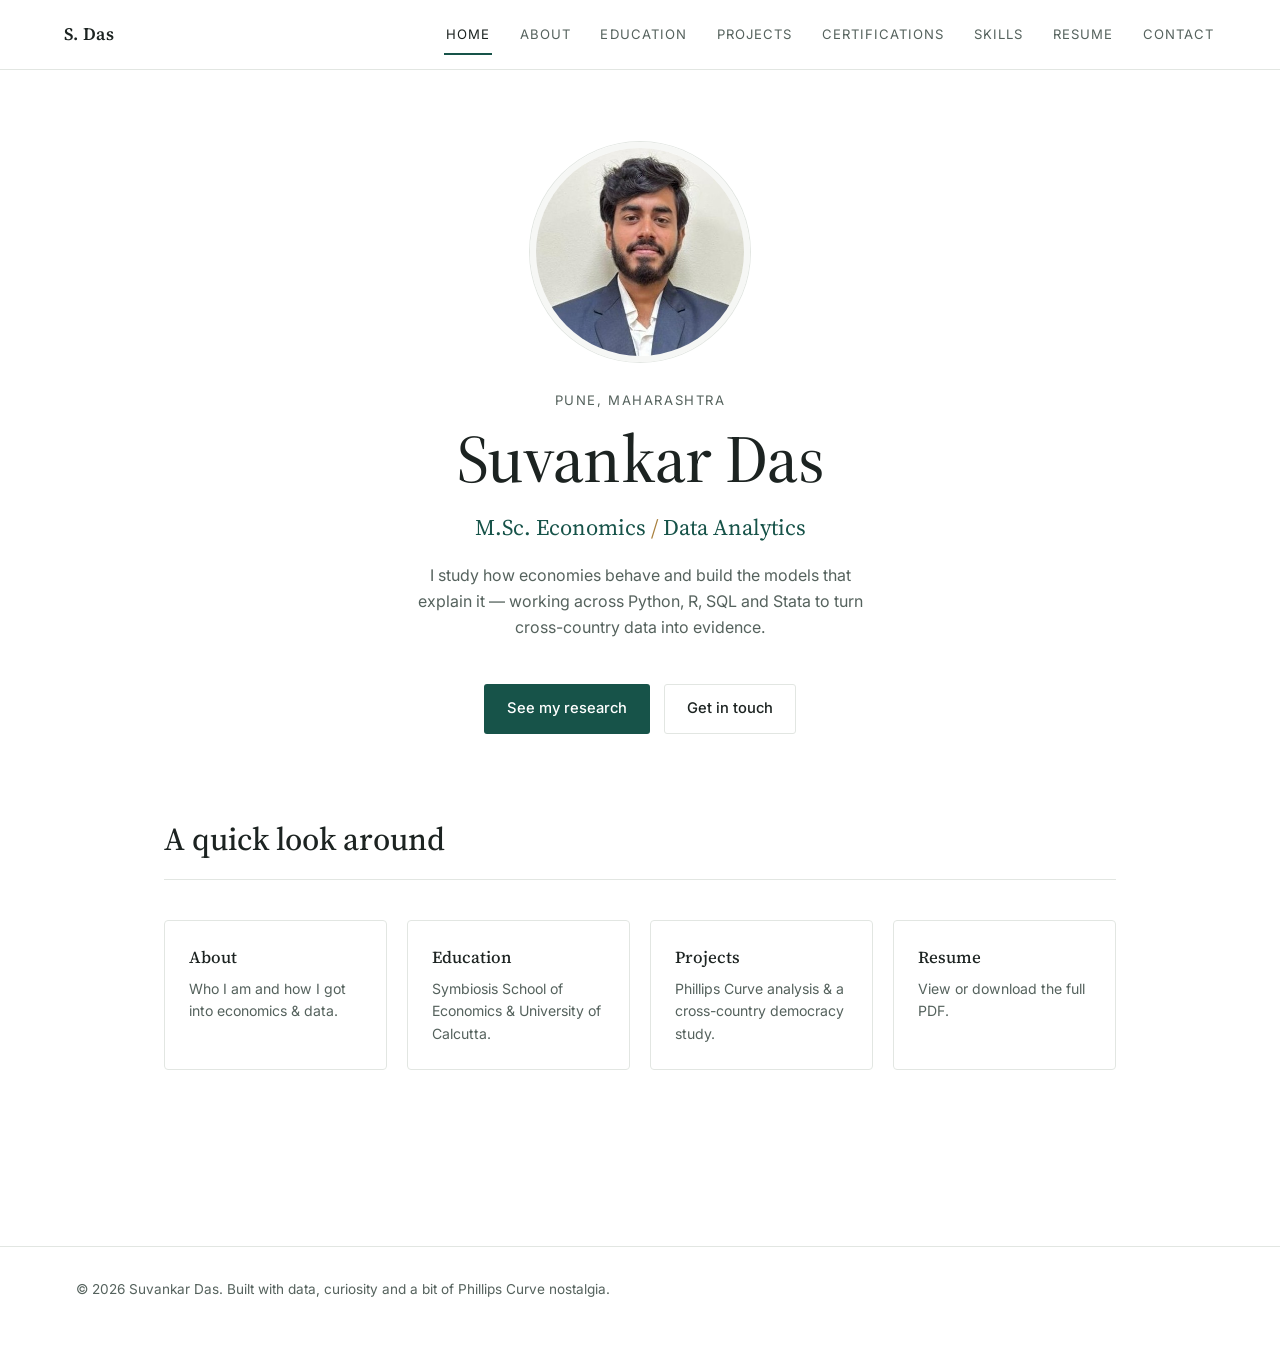
==== index.html @ a2ea4b05 "Add files via upload" ====
<!DOCTYPE html>
<html lang="en">
<head>
<meta charset="UTF-8" />
<meta name="viewport" content="width=device-width, initial-scale=1.0" />
<title>Suvankar Das — Economics &amp; Data Analytics</title>
<meta name="description" content="Portfolio of Suvankar Das, M.Sc. Economics (Data Analytics) student specialising in econometric modelling and data analysis." />
<link rel="preconnect" href="https://fonts.googleapis.com">
<link rel="preconnect" href="https://fonts.gstatic.com" crossorigin>
<link href="https://fonts.googleapis.com/css2?family=Source+Serif+4:opsz,wght@8..60,400;8..60,500;8..60,600&family=Inter:wght@400;500;600&display=swap" rel="stylesheet">
<style>
/* ---------------------------------------------------
   Tokens
--------------------------------------------------- */
:root {
  --bg: #ffffff;
  --bg-soft: #f6f7f5;
  --ink: #1c2321;
  --ink-soft: #55625d;
  --line: #e2e6e2;
  --teal: #175349;
  --teal-soft: #e6efec;
  --gold: #a9813f;

  --serif: 'Source Serif 4', Georgia, serif;
  --sans: 'Inter', -apple-system, BlinkMacSystemFont, 'Segoe UI', sans-serif;

  --max: 1080px;
  --pad: clamp(24px, 5vw, 64px);
}

* { box-sizing: border-box; }

html {
  scroll-behavior: smooth;
}

@media (prefers-reduced-motion: reduce) {
  html { scroll-behavior: auto; }
  *, *::before, *::after {
    animation-duration: 0.001ms !important;
    animation-iteration-count: 1 !important;
    transition-duration: 0.001ms !important;
    scroll-behavior: auto !important;
  }
}

body {
  margin: 0;
  background: var(--bg);
  color: var(--ink);
  font-family: var(--sans);
  font-size: 16px;
  line-height: 1.6;
  -webkit-font-smoothing: antialiased;
}

h1, h2, h3 {
  font-family: var(--serif);
  color: var(--ink);
  margin: 0;
  font-weight: 500;
}

p { margin: 0 0 1em; max-width: 62ch; }

a {
  color: var(--teal);
  text-decoration: none;
}
a:hover { text-decoration: underline; }

.grain { display: none; }

/* ---------------------------------------------------
   Header / nav
--------------------------------------------------- */
.site-header {
  position: sticky;
  top: 0;
  z-index: 50;
  display: flex;
  align-items: center;
  justify-content: space-between;
  padding: 18px var(--pad);
  background: rgba(255, 255, 255, 0.88);
  backdrop-filter: blur(8px);
  border-bottom: 1px solid var(--line);
}

.brand {
  font-family: var(--serif);
  font-size: 1.1rem;
  font-weight: 600;
  color: var(--ink);
  letter-spacing: 0.02em;
}
.brand:hover { text-decoration: none; color: var(--teal); }

.site-nav {
  display: flex;
  gap: clamp(12px, 2vw, 26px);
}

.nav-link {
  font-size: 0.82rem;
  letter-spacing: 0.08em;
  text-transform: uppercase;
  color: var(--ink-soft);
  padding: 6px 2px;
  position: relative;
  white-space: nowrap;
}
.nav-link:hover { color: var(--ink); text-decoration: none; }

.nav-link::after {
  content: '';
  position: absolute;
  left: 0; right: 0; bottom: -4px;
  height: 2px;
  background: var(--teal);
  transform: scaleX(0);
  transform-origin: left;
  transition: transform 0.25s ease;
}
.nav-link.active::after { transform: scaleX(1); }
.nav-link.active { color: var(--ink); }

.nav-toggle {
  display: none;
  flex-direction: column;
  justify-content: center;
  gap: 5px;
  width: 34px;
  height: 34px;
  background: none;
  border: none;
  cursor: pointer;
  padding: 0;
}
.nav-toggle span {
  display: block;
  height: 2px;
  background: var(--ink);
  border-radius: 2px;
  transition: transform 0.25s ease, opacity 0.25s ease;
}
.nav-toggle.open span:nth-child(1) { transform: translateY(7px) rotate(45deg); }
.nav-toggle.open span:nth-child(2) { opacity: 0; }
.nav-toggle.open span:nth-child(3) { transform: translateY(-7px) rotate(-45deg); }

/* ---------------------------------------------------
   Sections (shared)
--------------------------------------------------- */
.section {
  max-width: var(--max);
  margin: 0 auto;
  padding: 96px var(--pad) 0;
  scroll-margin-top: 78px;
}
.section:last-of-type { padding-bottom: 96px; }

.page-section { padding-top: 72px; }

/* Home page teaser grid linking out to the other pages */
.home-teaser { padding-top: 40px; }
.teaser-grid {
  display: grid;
  grid-template-columns: repeat(4, 1fr);
  gap: 20px;
}
.teaser-card {
  display: block;
  padding: 24px;
  border: 1px solid var(--line);
  border-radius: 4px;
  color: var(--ink);
  transition: border-color 0.2s ease, transform 0.2s ease;
}
.teaser-card:hover {
  border-color: var(--teal);
  transform: translateY(-3px);
  text-decoration: none;
}
.teaser-card h3 { font-size: 1.05rem; margin-bottom: 6px; }
.teaser-card p { font-size: 0.88rem; color: var(--ink-soft); margin: 0; }

@media (max-width: 880px) {
  .teaser-grid { grid-template-columns: repeat(2, 1fr); }
}
@media (max-width: 520px) {
  .teaser-grid { grid-template-columns: 1fr; }
}

.section-head {
  display: flex;
  align-items: baseline;
  gap: 14px;
  margin-bottom: 40px;
  border-bottom: 1px solid var(--line);
  padding-bottom: 14px;
}
.section-index {
  font-family: var(--serif);
  font-size: 0.9rem;
  color: var(--gold);
}
.section-head h2 {
  font-size: clamp(1.5rem, 3vw, 2rem);
}

.reveal {
  opacity: 0;
  transform: translateY(18px);
  transition: opacity 0.6s ease, transform 0.6s ease;
}
.reveal.in-view {
  opacity: 1;
  transform: translateY(0);
}

/* ---------------------------------------------------
   Hero
--------------------------------------------------- */
.hero {
  position: relative;
  padding-top: 72px;
  padding-bottom: 40px;
  display: flex;
  flex-direction: column;
  align-items: center;
  text-align: center;
  min-height: 78vh;
}

.hero-inner {
  display: flex;
  flex-direction: column;
  align-items: center;
}

.hero-kicker {
  font-size: 0.82rem;
  letter-spacing: 0.12em;
  text-transform: uppercase;
  color: var(--ink-soft);
  margin-bottom: 14px;
}

.hero-name {
  font-size: clamp(2.6rem, 6vw, 4.2rem);
  line-height: 1.02;
  letter-spacing: -0.01em;
}

.hero-role {
  font-family: var(--serif);
  font-size: clamp(1.1rem, 2vw, 1.4rem);
  color: var(--teal);
  margin: 16px 0 18px;
}
.rule-word { color: var(--gold); }

.hero-statement {
  color: var(--ink-soft);
  max-width: 46ch;
  margin-left: auto;
  margin-right: auto;
}

.hero-actions {
  display: flex;
  justify-content: center;
  gap: 14px;
  margin-top: 28px;
  flex-wrap: wrap;
}

.btn {
  display: inline-flex;
  align-items: center;
  padding: 12px 22px;
  border-radius: 3px;
  font-size: 0.92rem;
  font-weight: 500;
  border: 1px solid transparent;
  cursor: pointer;
  transition: background 0.2s ease, color 0.2s ease, border-color 0.2s ease;
}
.btn:hover { text-decoration: none; }

.btn-primary {
  background: var(--teal);
  color: #fff;
}
.btn-primary:hover { background: #0e3a33; }

.btn-ghost {
  background: transparent;
  border-color: var(--line);
  color: var(--ink);
}
.btn-ghost:hover { border-color: var(--teal); color: var(--teal); }

.hero-photo {
  display: flex;
  justify-content: center;
  align-items: center;
  width: 100%;
  margin-bottom: 28px;
}
.hero-photo img {
  width: min(220px, 60%);
  aspect-ratio: 1 / 1;
  border-radius: 50%;
  object-fit: cover;
  border: 6px solid var(--bg-soft);
  box-shadow: 0 0 0 1px var(--line);
  opacity: 0;
  transform: scale(0.94);
  animation: photo-in 0.7s ease-out 0.15s forwards;
}

@keyframes photo-in {
  to { opacity: 1; transform: scale(1); }
}

/* ---------------------------------------------------
   About
--------------------------------------------------- */
.about-grid {
  display: grid;
  grid-template-columns: 1.4fr 1fr;
  gap: 56px;
}

.about-facts {
  list-style: none;
  margin: 0;
  padding: 0;
  border-top: 1px solid var(--line);
}
.about-facts li {
  display: flex;
  flex-direction: column;
  gap: 4px;
  padding: 14px 0;
  border-bottom: 1px solid var(--line);
}
.fact-label {
  font-size: 0.75rem;
  text-transform: uppercase;
  letter-spacing: 0.08em;
  color: var(--ink-soft);
}
.fact-value { font-size: 0.96rem; }

/* ---------------------------------------------------
   Education timeline
--------------------------------------------------- */
.timeline {
  list-style: none;
  margin: 0;
  padding: 0;
  border-left: 2px solid var(--line);
}

.timeline-item {
  display: grid;
  grid-template-columns: 160px 1fr;
  gap: 24px;
  padding: 0 0 40px 28px;
  position: relative;
}
.timeline-item::before {
  content: '';
  position: absolute;
  left: -7px;
  top: 4px;
  width: 12px;
  height: 12px;
  border-radius: 50%;
  background: var(--teal);
  border: 3px solid #fff;
  box-shadow: 0 0 0 1px var(--line);
}
.timeline-item:last-child { padding-bottom: 0; }

.timeline-date {
  font-family: var(--serif);
  color: var(--ink-soft);
  font-size: 0.95rem;
}
.timeline-tag {
  display: block;
  margin-top: 4px;
  font-family: var(--sans);
  font-size: 0.72rem;
  letter-spacing: 0.06em;
  text-transform: uppercase;
  color: var(--gold);
}

.timeline-body h3 { font-size: 1.15rem; margin-bottom: 4px; }
.timeline-org { color: var(--ink-soft); margin-bottom: 4px; }
.timeline-detail { color: var(--ink); font-size: 0.92rem; margin-bottom: 0; }

/* ---------------------------------------------------
   Projects
--------------------------------------------------- */
.projects {
  display: flex;
  flex-direction: column;
  gap: 28px;
}

.project-card {
  display: grid;
  grid-template-columns: 1fr 220px;
  gap: 32px;
  padding: 32px;
  background: var(--bg-soft);
  border: 1px solid var(--line);
  border-radius: 4px;
}

.project-main h3 {
  font-size: 1.2rem;
  margin-bottom: 6px;
  max-width: 48ch;
}
.project-sub {
  color: var(--teal);
  font-size: 0.92rem;
  margin-bottom: 12px;
}
.project-desc { color: var(--ink-soft); }

.project-toggle {
  background: none;
  border: none;
  padding: 0;
  color: var(--teal);
  font-size: 0.88rem;
  font-family: var(--sans);
  cursor: pointer;
  display: inline-flex;
  align-items: center;
  gap: 6px;
}
.project-toggle:hover { text-decoration: underline; }
.chevron { transition: transform 0.25s ease; display: inline-block; }
.project-toggle[aria-expanded="true"] .chevron { transform: rotate(180deg); }

.project-more {
  overflow: hidden;
  max-height: 0;
  transition: max-height 0.35s ease;
}
.project-more p {
  padding-top: 14px;
  color: var(--ink-soft);
  font-size: 0.94rem;
}

.project-stat {
  border-left: 1px solid var(--line);
  padding-left: 28px;
  display: flex;
  flex-direction: column;
  justify-content: center;
}
.stat-value {
  font-family: var(--serif);
  font-size: 1.7rem;
  color: var(--teal);
  display: block;
  margin-bottom: 8px;
}
.stat-label {
  font-size: 0.82rem;
  color: var(--ink-soft);
  line-height: 1.5;
}

/* ---------------------------------------------------
   Certifications
--------------------------------------------------- */
.cert-list {
  list-style: none;
  margin: 0;
  padding: 0;
}
.cert-item {
  display: flex;
  justify-content: space-between;
  align-items: baseline;
  gap: 16px;
  padding: 18px 0;
  border-bottom: 1px solid var(--line);
  flex-wrap: wrap;
}
.cert-name { font-weight: 500; }
.cert-issuer { color: var(--ink-soft); font-size: 0.88rem; white-space: nowrap; }

/* ---------------------------------------------------
   Skills
--------------------------------------------------- */
.skills-grid {
  display: grid;
  grid-template-columns: repeat(2, 1fr);
  gap: 32px 48px;
}
.skill-group h3 {
  font-size: 1rem;
  color: var(--ink-soft);
  font-weight: 500;
  margin-bottom: 14px;
  font-family: var(--sans);
}
.tag-row {
  display: flex;
  flex-wrap: wrap;
  gap: 8px;
}
.tag {
  font-size: 0.84rem;
  padding: 7px 14px;
  border: 1px solid var(--line);
  border-radius: 999px;
  background: var(--bg);
  transition: border-color 0.2s ease, color 0.2s ease, background 0.2s ease;
}
.tag:hover {
  border-color: var(--teal);
  background: var(--teal-soft);
  color: var(--teal);
}

/* ---------------------------------------------------
   Resume
--------------------------------------------------- */
.resume-panel {
  display: grid;
  grid-template-columns: 0.9fr 1.1fr;
  gap: 40px;
  align-items: start;
}
.resume-copy .btn { margin-right: 12px; margin-top: 8px; }

.resume-card {
  display: flex;
  flex-direction: column;
  align-items: center;
  justify-content: center;
  gap: 10px;
  padding: 48px 24px;
  border: 1px solid var(--line);
  border-radius: 4px;
  background: var(--bg-soft);
  color: var(--ink);
  text-align: center;
  transition: border-color 0.2s ease, transform 0.2s ease;
}
.resume-card:hover {
  border-color: var(--teal);
  transform: translateY(-3px);
  text-decoration: none;
}
.resume-card-icon {
  width: 56px;
  height: 70px;
  color: var(--teal);
}
.resume-card-label {
  font-family: var(--sans);
  font-size: 11px;
  font-weight: 600;
  fill: var(--teal);
}
.resume-card-name {
  font-size: 0.92rem;
  font-weight: 500;
  word-break: break-word;
}
.resume-card-hint {
  font-size: 0.8rem;
  color: var(--ink-soft);
}

/* ---------------------------------------------------
   Contact
--------------------------------------------------- */
.contact-grid {
  display: grid;
  grid-template-columns: 0.9fr 1.1fr;
  gap: 48px;
}

.contact-list {
  list-style: none;
  margin: 20px 0 0;
  padding: 0;
}
.contact-list li {
  display: flex;
  gap: 14px;
  padding: 12px 0;
  border-bottom: 1px solid var(--line);
  align-items: baseline;
  flex-wrap: wrap;
}
.contact-label {
  width: 90px;
  flex-shrink: 0;
  font-size: 0.78rem;
  text-transform: uppercase;
  letter-spacing: 0.08em;
  color: var(--ink-soft);
}

.contact-form {
  display: flex;
  flex-direction: column;
  gap: 6px;
}
.contact-form label {
  font-size: 0.78rem;
  text-transform: uppercase;
  letter-spacing: 0.08em;
  color: var(--ink-soft);
  margin-top: 12px;
}
.contact-form input,
.contact-form textarea {
  font-family: var(--sans);
  font-size: 0.95rem;
  padding: 11px 12px;
  border: 1px solid var(--line);
  border-radius: 3px;
  background: var(--bg);
  color: var(--ink);
  resize: vertical;
}
.contact-form input:focus,
.contact-form textarea:focus {
  outline: none;
  border-color: var(--teal);
}
.contact-form .btn { margin-top: 18px; align-self: flex-start; }
.form-note {
  font-size: 0.88rem;
  color: var(--teal);
  min-height: 1.2em;
}

/* ---------------------------------------------------
   Focus visibility (accessibility)
--------------------------------------------------- */
a:focus-visible,
button:focus-visible,
input:focus-visible,
textarea:focus-visible {
  outline: 2px solid var(--teal);
  outline-offset: 2px;
}

/* ---------------------------------------------------
   Footer
--------------------------------------------------- */
.site-footer {
  text-align: center;
  padding: 32px var(--pad) 48px;
  color: var(--ink-soft);
  font-size: 0.85rem;
  border-top: 1px solid var(--line);
  margin-top: 80px;
}

/* ---------------------------------------------------
   Responsive
--------------------------------------------------- */
@media (max-width: 880px) {
  .hero { min-height: auto; }
  .about-grid,
  .resume-panel,
  .contact-grid { grid-template-columns: 1fr; }
  .skills-grid { grid-template-columns: 1fr; }
  .project-card { grid-template-columns: 1fr; }
  .project-stat {
    border-left: none;
    border-top: 1px solid var(--line);
    padding-left: 0;
    padding-top: 20px;
  }
}

@media (max-width: 720px) {
  .site-nav {
    position: absolute;
    top: 100%;
    left: 0;
    right: 0;
    background: #fff;
    border-bottom: 1px solid var(--line);
    flex-direction: column;
    padding: 8px var(--pad) 20px;
    gap: 4px;
    display: none;
  }
  .site-nav.open { display: flex; }
  .nav-link { padding: 10px 0; }
  .nav-link::after { display: none; }
  .nav-toggle { display: flex; }
  .timeline-item { grid-template-columns: 1fr; gap: 6px; }
}

  </style>
</head>
<body data-page="home">

<header class="site-header">
  <a class="brand" href="index.html">S. Das</a>

  <button class="nav-toggle" id="navToggle" aria-label="Toggle navigation" aria-expanded="false">
    <span></span><span></span><span></span>
  </button>

  <nav class="site-nav" id="siteNav">
    <a href="index.html" class="nav-link" data-page="home">Home</a>
    <a href="about.html" class="nav-link" data-page="about">About</a>
    <a href="education.html" class="nav-link" data-page="education">Education</a>
    <a href="projects.html" class="nav-link" data-page="projects">Projects</a>
    <a href="certifications.html" class="nav-link" data-page="certifications">Certifications</a>
    <a href="skills.html" class="nav-link" data-page="skills">Skills</a>
    <a href="resume.html" class="nav-link" data-page="resume">Resume</a>
    <a href="contact.html" class="nav-link" data-page="contact">Contact</a>
  </nav>
</header>

<main>
  <section class="section hero">
    <div class="hero-photo">
      <img src="assets/Photo.jpeg" alt="Suvankar Das" />
    </div>

    <div class="hero-inner">
      <p class="hero-kicker">Pune, Maharashtra</p>
      <h1 class="hero-name">Suvankar Das</h1>
      <p class="hero-role">M.Sc. Economics <span class="rule-word">/</span> Data Analytics</p>
      <p class="hero-statement">
        I study how economies behave and build the models that explain it —
        working across Python, R, SQL and Stata to turn cross-country data
        into evidence.
      </p>
      <div class="hero-actions">
        <a href="projects.html" class="btn btn-primary">See my research</a>
        <a href="contact.html" class="btn btn-ghost">Get in touch</a>
      </div>
    </div>
  </section>

  <section class="section reveal home-teaser">
    <div class="section-head">
      <h2>A quick look around</h2>
    </div>
    <div class="teaser-grid">
      <a class="teaser-card" href="about.html">
        <h3>About</h3>
        <p>Who I am and how I got into economics &amp; data.</p>
      </a>
      <a class="teaser-card" href="education.html">
        <h3>Education</h3>
        <p>Symbiosis School of Economics &amp; University of Calcutta.</p>
      </a>
      <a class="teaser-card" href="projects.html">
        <h3>Projects</h3>
        <p>Phillips Curve analysis &amp; a cross-country democracy study.</p>
      </a>
      <a class="teaser-card" href="resume.html">
        <h3>Resume</h3>
        <p>View or download the full PDF.</p>
      </a>
    </div>
  </section>
</main>

<footer class="site-footer">
  <p>© <span id="year"></span> Suvankar Das. Built with data, curiosity and a bit of Phillips Curve nostalgia.</p>
</footer>

<script>
// ---------------------------------------------------
// Footer year
// ---------------------------------------------------
document.getElementById('year').textContent = new Date().getFullYear();

// ---------------------------------------------------
// Mobile nav toggle
// ---------------------------------------------------
const navToggle = document.getElementById('navToggle');
const siteNav = document.getElementById('siteNav');

navToggle.addEventListener('click', () => {
  const isOpen = siteNav.classList.toggle('open');
  navToggle.classList.toggle('open', isOpen);
  navToggle.setAttribute('aria-expanded', String(isOpen));
});

siteNav.querySelectorAll('.nav-link').forEach((link) => {
  link.addEventListener('click', () => {
    siteNav.classList.remove('open');
    navToggle.classList.remove('open');
    navToggle.setAttribute('aria-expanded', 'false');
  });
});

// ---------------------------------------------------
// Nav highlighting: mark the link matching the current page
// ---------------------------------------------------
const currentPage = document.body.getAttribute('data-page');
document.querySelectorAll('.nav-link').forEach((link) => {
  link.classList.toggle('active', link.getAttribute('data-page') === currentPage);
});

// ---------------------------------------------------
// Reveal-on-scroll for section entrances
// ---------------------------------------------------
const revealObserver = new IntersectionObserver(
  (entries) => {
    entries.forEach((entry) => {
      if (entry.isIntersecting) {
        entry.target.classList.add('in-view');
        revealObserver.unobserve(entry.target);
      }
    });
  },
  { threshold: 0.12 }
);

document.querySelectorAll('.reveal').forEach((el) => revealObserver.observe(el));

// ---------------------------------------------------
// Project "read more" toggles
// ---------------------------------------------------
document.querySelectorAll('.project-toggle').forEach((btn) => {
  const panel = btn.parentElement.querySelector('.project-more');

  btn.addEventListener('click', () => {
    const expanded = btn.getAttribute('aria-expanded') === 'true';
    btn.setAttribute('aria-expanded', String(!expanded));

    if (expanded) {
      panel.style.maxHeight = null;
    } else {
      panel.style.maxHeight = panel.scrollHeight + 'px';
    }

    btn.querySelector('.toggle-text').textContent = expanded ? 'Read the methodology' : 'Hide the methodology';
  });
});

// ---------------------------------------------------
// Contact form — mailto handoff with inline confirmation
// ---------------------------------------------------
const contactForm = document.getElementById('contactForm');
const formNote = document.getElementById('formNote');

contactForm.addEventListener('submit', (event) => {
  event.preventDefault();

  const name = document.getElementById('name').value.trim();
  const email = document.getElementById('email').value.trim();
  const message = document.getElementById('message').value.trim();

  if (!name || !email || !message) {
    formNote.textContent = 'Please fill in every field before sending.';
    return;
  }

  const subject = encodeURIComponent(`Portfolio enquiry from ${name}`);
  const body = encodeURIComponent(`${message}

— ${name} (${email})`);
  window.location.href = `mailto:amitdas05876@gmail.com?subject=${subject}&body=${body}`;

  formNote.textContent = 'Opening your email client to send this message…';
  contactForm.reset();
});

  </script>
</body>
</html>
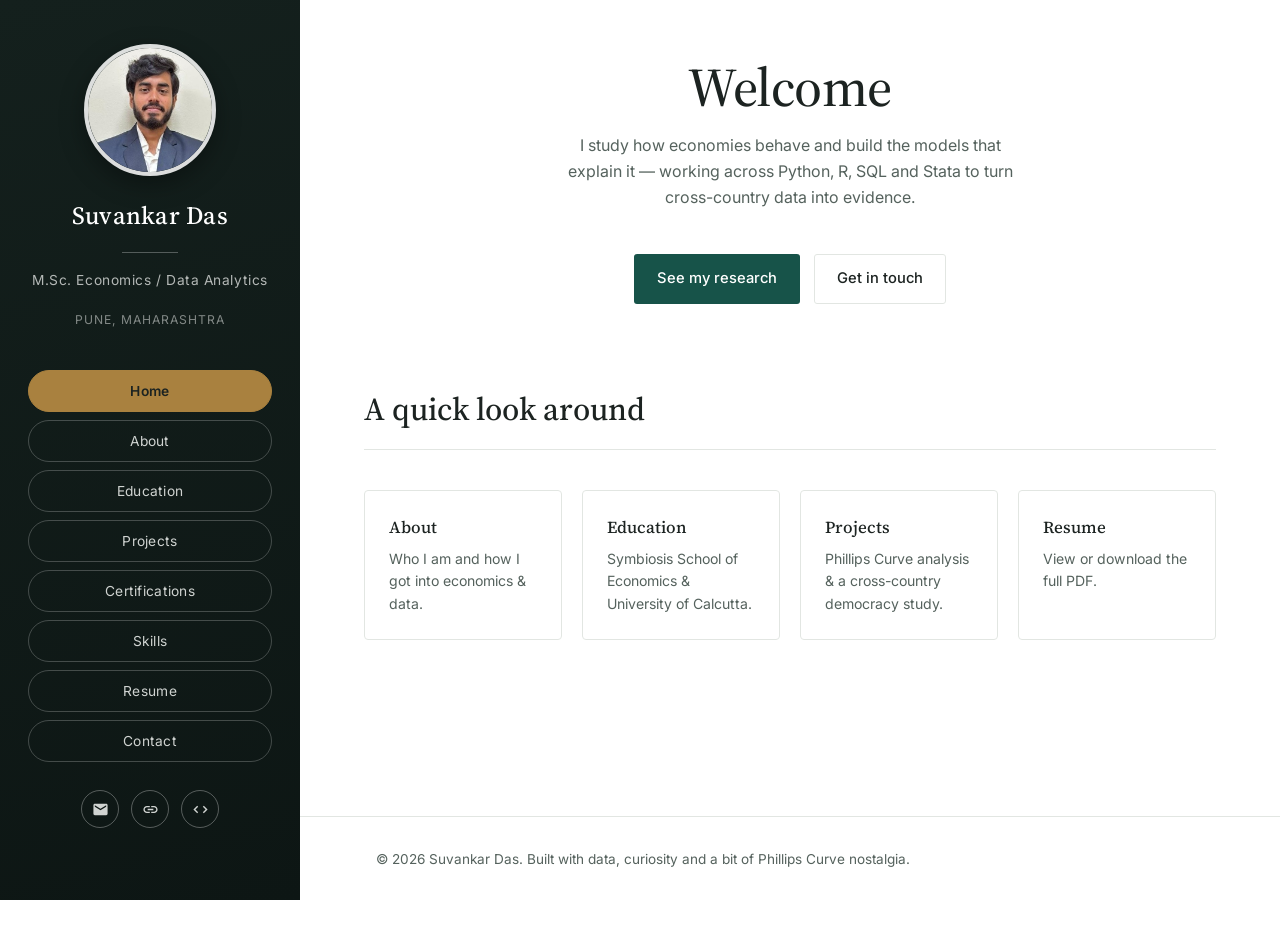
==== commit b28d6c38: "Add files via upload" ====
--- a/index.html
+++ b/index.html
@@ -73,81 +73,184 @@
 .grain { display: none; }
 
 /* ---------------------------------------------------
-   Header / nav
---------------------------------------------------- */
-.site-header {
+   Sidebar
+--------------------------------------------------- */
+.layout {
+  display: flex;
+  min-height: 100vh;
+}
+
+.sidebar {
+  width: 300px;
+  flex-shrink: 0;
+  background: linear-gradient(165deg, #14201d 0%, #0d1614 100%);
+  color: #f2f4f2;
+  display: flex;
+  flex-direction: column;
+  align-items: center;
+  padding: 44px 28px 32px;
   position: sticky;
   top: 0;
-  z-index: 50;
-  display: flex;
-  align-items: center;
-  justify-content: space-between;
-  padding: 18px var(--pad);
-  background: rgba(255, 255, 255, 0.88);
-  backdrop-filter: blur(8px);
-  border-bottom: 1px solid var(--line);
-}
-
-.brand {
+  height: 100vh;
+  overflow-y: auto;
+}
+
+.sidebar-photo {
+  width: 132px;
+  height: 132px;
+  border-radius: 50%;
+  overflow: hidden;
+  border: 4px solid rgba(255,255,255,0.85);
+  box-shadow: 0 8px 24px rgba(0,0,0,0.35);
+  flex-shrink: 0;
+}
+.sidebar-photo img {
+  width: 100%;
+  height: 100%;
+  object-fit: cover;
+  display: block;
+}
+
+.sidebar-name {
   font-family: var(--serif);
-  font-size: 1.1rem;
-  font-weight: 600;
-  color: var(--ink);
-  letter-spacing: 0.02em;
-}
-.brand:hover { text-decoration: none; color: var(--teal); }
-
-.site-nav {
-  display: flex;
-  gap: clamp(12px, 2vw, 26px);
-}
-
-.nav-link {
-  font-size: 0.82rem;
+  font-size: 1.55rem;
+  color: #fff;
+  margin-top: 20px;
+  text-align: center;
+  letter-spacing: 0.01em;
+}
+
+.sidebar-divider {
+  width: 56px;
+  height: 1px;
+  background: rgba(255,255,255,0.28);
+  margin: 16px 0;
+}
+
+.sidebar-role {
+  font-size: 0.86rem;
+  letter-spacing: 0.04em;
+  color: rgba(242,244,242,0.72);
+  text-align: center;
+}
+.sidebar-location {
+  font-size: 0.76rem;
   letter-spacing: 0.08em;
   text-transform: uppercase;
-  color: var(--ink-soft);
-  padding: 6px 2px;
-  position: relative;
-  white-space: nowrap;
-}
-.nav-link:hover { color: var(--ink); text-decoration: none; }
-
-.nav-link::after {
-  content: '';
-  position: absolute;
-  left: 0; right: 0; bottom: -4px;
-  height: 2px;
-  background: var(--teal);
-  transform: scaleX(0);
-  transform-origin: left;
-  transition: transform 0.25s ease;
-}
-.nav-link.active::after { transform: scaleX(1); }
-.nav-link.active { color: var(--ink); }
-
+  color: rgba(242,244,242,0.5);
+  margin-top: 6px;
+  text-align: center;
+}
+
+.sidebar-nav {
+  display: flex;
+  flex-direction: column;
+  align-items: stretch;
+  gap: 8px;
+  width: 100%;
+  margin-top: 28px;
+}
+.sidebar-nav a {
+  display: block;
+  text-align: center;
+  padding: 9px 14px;
+  border-radius: 999px;
+  border: 1px solid rgba(255,255,255,0.22);
+  color: rgba(242,244,242,0.85);
+  font-size: 0.86rem;
+  letter-spacing: 0.02em;
+  transition: background 0.2s ease, border-color 0.2s ease, color 0.2s ease;
+}
+.sidebar-nav a:hover {
+  text-decoration: none;
+  border-color: var(--gold);
+  color: #fff;
+}
+.sidebar-nav a.active {
+  background: var(--gold);
+  border-color: var(--gold);
+  color: #1c2321;
+  font-weight: 600;
+}
+
+.sidebar-socials {
+  display: flex;
+  gap: 12px;
+  margin-top: 28px;
+}
+.sidebar-socials a {
+  width: 38px;
+  height: 38px;
+  border-radius: 50%;
+  border: 1px solid rgba(255,255,255,0.3);
+  display: flex;
+  align-items: center;
+  justify-content: center;
+  color: rgba(242,244,242,0.85);
+  transition: background 0.2s ease, border-color 0.2s ease, color 0.2s ease;
+}
+.sidebar-socials a:hover {
+  text-decoration: none;
+  background: var(--gold);
+  border-color: var(--gold);
+  color: #1c2321;
+}
+.sidebar-socials svg { width: 17px; height: 17px; fill: currentColor; }
+
+.sidebar-toggle {
+  display: none;
+}
+
+.content {
+  flex: 1;
+  min-width: 0;
+}
+
+/* Mobile nav toggle (unused on desktop) */
 .nav-toggle {
   display: none;
-  flex-direction: column;
-  justify-content: center;
-  gap: 5px;
-  width: 34px;
-  height: 34px;
-  background: none;
-  border: none;
-  cursor: pointer;
-  padding: 0;
-}
-.nav-toggle span {
-  display: block;
-  height: 2px;
-  background: var(--ink);
-  border-radius: 2px;
-  transition: transform 0.25s ease, opacity 0.25s ease;
-}
-.nav-toggle.open span:nth-child(1) { transform: translateY(7px) rotate(45deg); }
-.nav-toggle.open span:nth-child(2) { opacity: 0; }
-.nav-toggle.open span:nth-child(3) { transform: translateY(-7px) rotate(-45deg); }
+}
+
+@media (max-width: 880px) {
+  .layout { flex-direction: column; }
+  .sidebar {
+    width: 100%;
+    height: auto;
+    position: relative;
+    top: auto;
+    padding: 24px 24px 20px;
+  }
+  .sidebar-toggle {
+    display: flex;
+    flex-direction: column;
+    justify-content: center;
+    gap: 5px;
+    width: 34px;
+    height: 34px;
+    background: none;
+    border: none;
+    cursor: pointer;
+    padding: 0;
+    align-self: flex-end;
+    margin-bottom: 8px;
+  }
+  .sidebar-toggle span {
+    display: block;
+    height: 2px;
+    background: #fff;
+    border-radius: 2px;
+    transition: transform 0.25s ease, opacity 0.25s ease;
+  }
+  .sidebar-toggle.open span:nth-child(1) { transform: translateY(7px) rotate(45deg); }
+  .sidebar-toggle.open span:nth-child(2) { opacity: 0; }
+  .sidebar-toggle.open span:nth-child(3) { transform: translateY(-7px) rotate(-45deg); }
+  .sidebar-photo { width: 96px; height: 96px; }
+  .sidebar-nav {
+    display: none;
+    margin-top: 20px;
+  }
+  .sidebar-nav.open { display: flex; }
+}
 
 /* ---------------------------------------------------
    Sections (shared)
@@ -224,13 +327,12 @@
 --------------------------------------------------- */
 .hero {
   position: relative;
-  padding-top: 72px;
+  padding-top: 60px;
   padding-bottom: 40px;
   display: flex;
   flex-direction: column;
   align-items: center;
   text-align: center;
-  min-height: 78vh;
 }
 
 .hero-inner {
@@ -239,33 +341,18 @@
   align-items: center;
 }
 
-.hero-kicker {
-  font-size: 0.82rem;
-  letter-spacing: 0.12em;
-  text-transform: uppercase;
-  color: var(--ink-soft);
-  margin-bottom: 14px;
-}
-
 .hero-name {
-  font-size: clamp(2.6rem, 6vw, 4.2rem);
+  font-size: clamp(2.4rem, 5vw, 3.4rem);
   line-height: 1.02;
   letter-spacing: -0.01em;
 }
-
-.hero-role {
-  font-family: var(--serif);
-  font-size: clamp(1.1rem, 2vw, 1.4rem);
-  color: var(--teal);
-  margin: 16px 0 18px;
-}
-.rule-word { color: var(--gold); }
 
 .hero-statement {
   color: var(--ink-soft);
   max-width: 46ch;
   margin-left: auto;
   margin-right: auto;
+  margin-top: 18px;
 }
 
 .hero-actions {
@@ -301,29 +388,6 @@
   color: var(--ink);
 }
 .btn-ghost:hover { border-color: var(--teal); color: var(--teal); }
-
-.hero-photo {
-  display: flex;
-  justify-content: center;
-  align-items: center;
-  width: 100%;
-  margin-bottom: 28px;
-}
-.hero-photo img {
-  width: min(220px, 60%);
-  aspect-ratio: 1 / 1;
-  border-radius: 50%;
-  object-fit: cover;
-  border: 6px solid var(--bg-soft);
-  box-shadow: 0 0 0 1px var(--line);
-  opacity: 0;
-  transform: scale(0.94);
-  animation: photo-in 0.7s ease-out 0.15s forwards;
-}
-
-@keyframes photo-in {
-  to { opacity: 1; transform: scale(1); }
-}
 
 /* ---------------------------------------------------
    About
@@ -681,7 +745,7 @@
    Responsive
 --------------------------------------------------- */
 @media (max-width: 880px) {
-  .hero { min-height: auto; }
+  .hero { padding-top: 40px; }
   .about-grid,
   .resume-panel,
   .contact-grid { grid-template-columns: 1fr; }
@@ -696,22 +760,6 @@
 }
 
 @media (max-width: 720px) {
-  .site-nav {
-    position: absolute;
-    top: 100%;
-    left: 0;
-    right: 0;
-    background: #fff;
-    border-bottom: 1px solid var(--line);
-    flex-direction: column;
-    padding: 8px var(--pad) 20px;
-    gap: 4px;
-    display: none;
-  }
-  .site-nav.open { display: flex; }
-  .nav-link { padding: 10px 0; }
-  .nav-link::after { display: none; }
-  .nav-toggle { display: flex; }
   .timeline-item { grid-template-columns: 1fr; gap: 6px; }
 }
 
@@ -719,35 +767,48 @@
 </head>
 <body data-page="home">
 
-<header class="site-header">
-  <a class="brand" href="index.html">S. Das</a>
-
-  <button class="nav-toggle" id="navToggle" aria-label="Toggle navigation" aria-expanded="false">
-    <span></span><span></span><span></span>
-  </button>
-
-  <nav class="site-nav" id="siteNav">
-    <a href="index.html" class="nav-link" data-page="home">Home</a>
-    <a href="about.html" class="nav-link" data-page="about">About</a>
-    <a href="education.html" class="nav-link" data-page="education">Education</a>
-    <a href="projects.html" class="nav-link" data-page="projects">Projects</a>
-    <a href="certifications.html" class="nav-link" data-page="certifications">Certifications</a>
-    <a href="skills.html" class="nav-link" data-page="skills">Skills</a>
-    <a href="resume.html" class="nav-link" data-page="resume">Resume</a>
-    <a href="contact.html" class="nav-link" data-page="contact">Contact</a>
-  </nav>
-</header>
-
+<div class="layout">
+  <aside class="sidebar">
+    <button class="sidebar-toggle" id="navToggle" aria-label="Toggle navigation" aria-expanded="false">
+      <span></span><span></span><span></span>
+    </button>
+    <div class="sidebar-photo">
+      <img src="assets/Photo.jpeg" alt="Suvankar Das" />
+    </div>
+    <h2 class="sidebar-name">Suvankar Das</h2>
+    <div class="sidebar-divider"></div>
+    <p class="sidebar-role">M.Sc. Economics / Data Analytics</p>
+    <p class="sidebar-location">Pune, Maharashtra</p>
+
+    <nav class="sidebar-nav" id="sidebarNav">
+      <a href="index.html" class="nav-link" data-page="home">Home</a>
+      <a href="about.html" class="nav-link" data-page="about">About</a>
+      <a href="education.html" class="nav-link" data-page="education">Education</a>
+      <a href="projects.html" class="nav-link" data-page="projects">Projects</a>
+      <a href="certifications.html" class="nav-link" data-page="certifications">Certifications</a>
+      <a href="skills.html" class="nav-link" data-page="skills">Skills</a>
+      <a href="resume.html" class="nav-link" data-page="resume">Resume</a>
+      <a href="contact.html" class="nav-link" data-page="contact">Contact</a>
+    </nav>
+
+    <div class="sidebar-socials">
+      <a href="mailto:amitdas05876@gmail.com" title="Email" aria-label="Email">
+        <svg viewBox="0 0 24 24"><path d="M20 4H4c-1.1 0-1.99.9-1.99 2L2 18c0 1.1.9 2 2 2h16c1.1 0 2-.9 2-2V6c0-1.1-.9-2-2-2zm0 4l-8 5-8-5V6l8 5 8-5v2z"/></svg>
+      </a>
+      <a href="https://www.linkedin.com/in/suvankar-das-99a2b736a" target="_blank" rel="noopener" title="LinkedIn" aria-label="LinkedIn">
+        <svg viewBox="0 0 24 24"><path d="M3.9 12c0-1.71 1.39-3.1 3.1-3.1h4V7H7c-2.76 0-5 2.24-5 5s2.24 5 5 5h4v-1.9H7c-1.71 0-3.1-1.39-3.1-3.1zM8 13h8v-2H8v2zm9-6h-4v1.9h4c1.71 0 3.1 1.39 3.1 3.1s-1.39 3.1-3.1 3.1h-4V17h4c2.76 0 5-2.24 5-5s-2.24-5-5-5z"/></svg>
+      </a>
+      <a href="https://github.com/suvankardas" target="_blank" rel="noopener" title="GitHub" aria-label="GitHub">
+        <svg viewBox="0 0 24 24"><path d="M8.7 15.87L4.83 12l3.87-3.87L7.3 6.7 2 12l5.3 5.3zm6.6 0L19.17 12 15.3 8.13 16.7 6.7 22 12l-5.3 5.3z"/></svg>
+      </a>
+    </div>
+  </aside>
+
+  <div class="content">
 <main>
   <section class="section hero">
-    <div class="hero-photo">
-      <img src="assets/Photo.jpeg" alt="Suvankar Das" />
-    </div>
-
     <div class="hero-inner">
-      <p class="hero-kicker">Pune, Maharashtra</p>
-      <h1 class="hero-name">Suvankar Das</h1>
-      <p class="hero-role">M.Sc. Economics <span class="rule-word">/</span> Data Analytics</p>
+      <h1 class="hero-name">Welcome</h1>
       <p class="hero-statement">
         I study how economies behave and build the models that explain it —
         working across Python, R, SQL and Stata to turn cross-country data
@@ -788,6 +849,8 @@
 <footer class="site-footer">
   <p>© <span id="year"></span> Suvankar Das. Built with data, curiosity and a bit of Phillips Curve nostalgia.</p>
 </footer>
+  </div><!-- .content -->
+</div><!-- .layout -->
 
 <script>
 // ---------------------------------------------------
@@ -799,7 +862,7 @@
 // Mobile nav toggle
 // ---------------------------------------------------
 const navToggle = document.getElementById('navToggle');
-const siteNav = document.getElementById('siteNav');
+const siteNav = document.getElementById('sidebarNav');
 
 navToggle.addEventListener('click', () => {
   const isOpen = siteNav.classList.toggle('open');
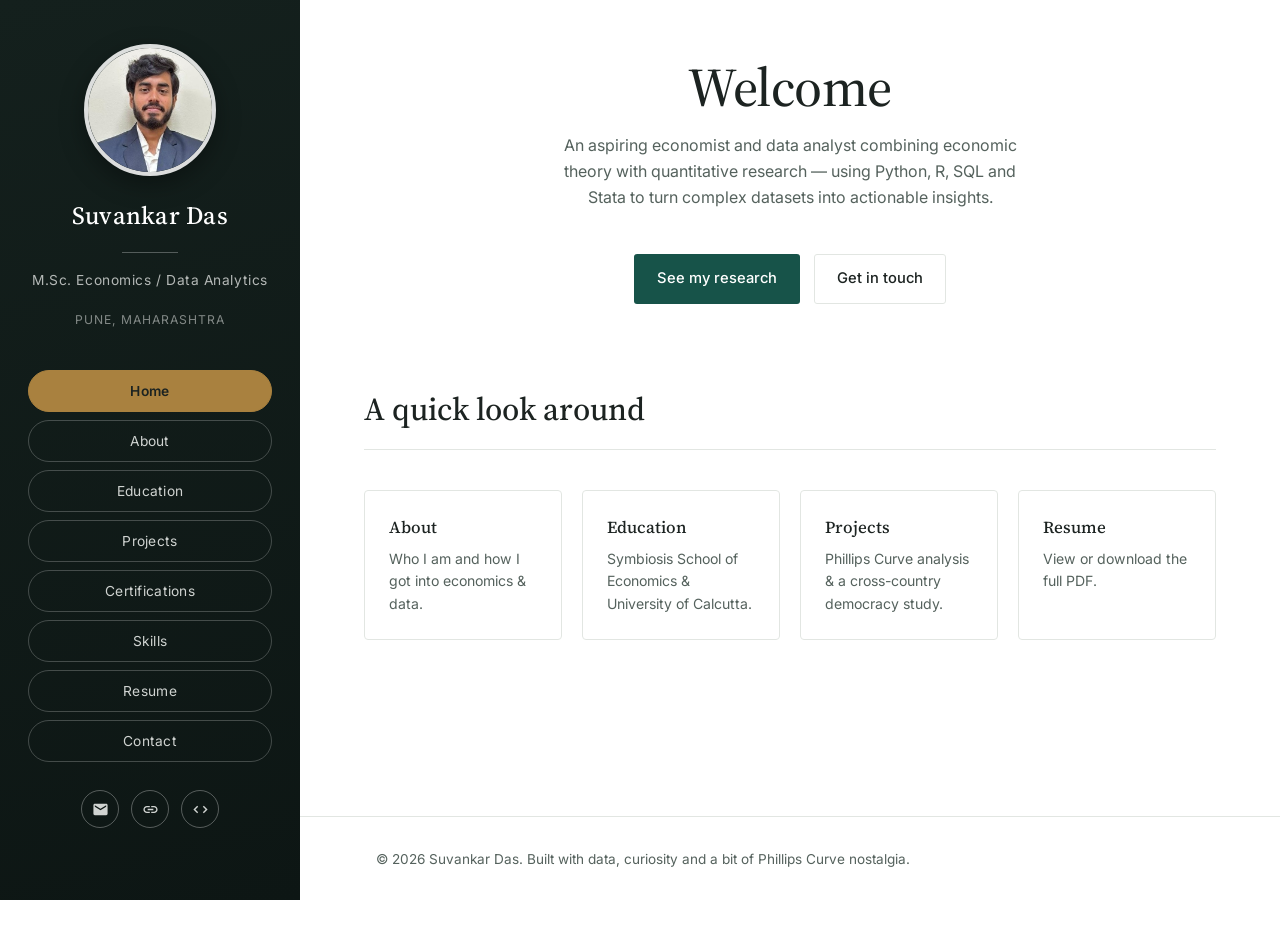
==== commit 64380213: "Add files via upload" ====
--- a/index.html
+++ b/index.html
@@ -810,9 +810,9 @@
     <div class="hero-inner">
       <h1 class="hero-name">Welcome</h1>
       <p class="hero-statement">
-        I study how economies behave and build the models that explain it —
-        working across Python, R, SQL and Stata to turn cross-country data
-        into evidence.
+        An aspiring economist and data analyst combining economic theory
+        with quantitative research — using Python, R, SQL and Stata to turn
+        complex datasets into actionable insights.
       </p>
       <div class="hero-actions">
         <a href="projects.html" class="btn btn-primary">See my research</a>
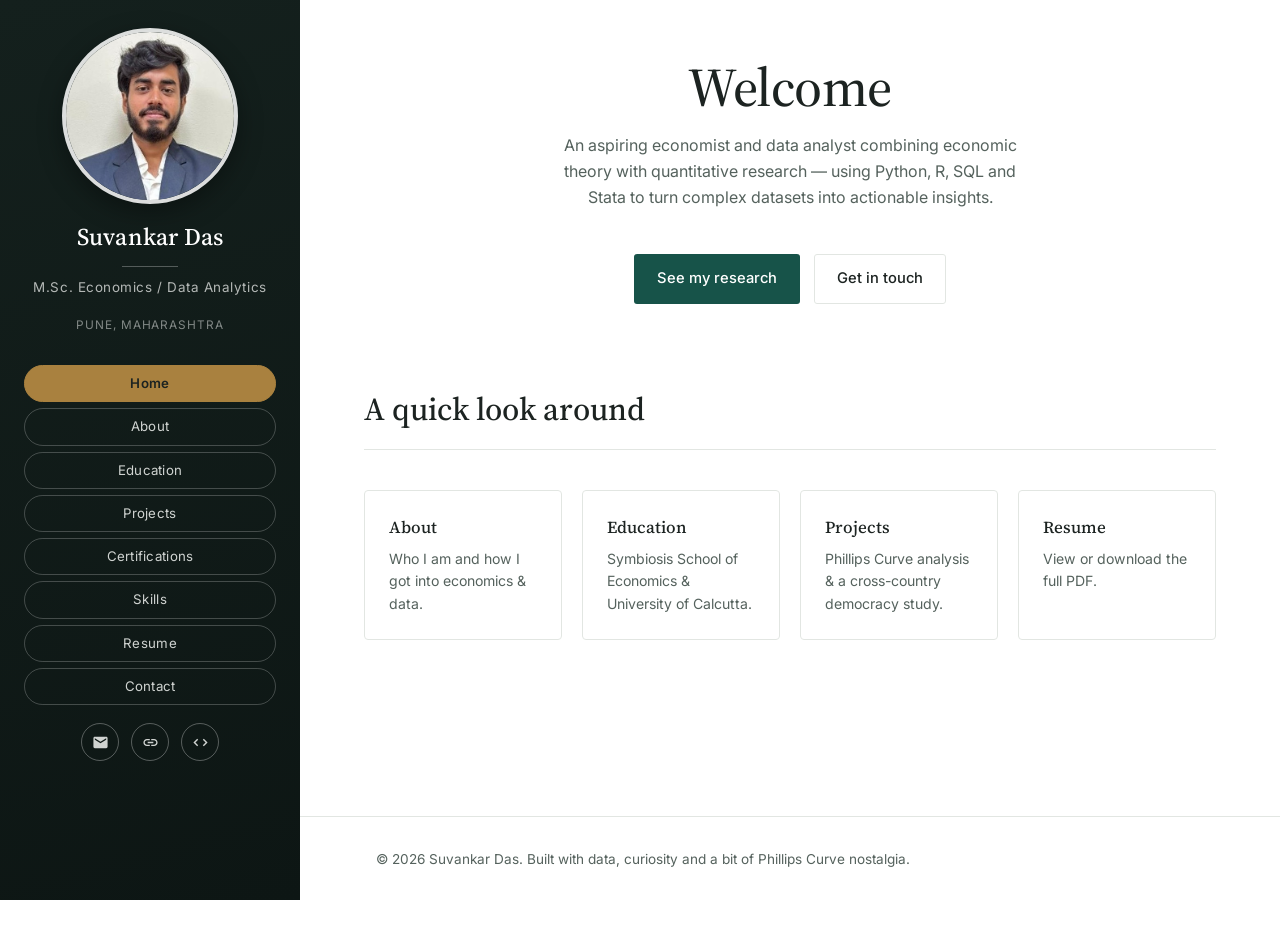
==== commit e847ce13: "Add files via upload" ====
--- a/index.html
+++ b/index.html
@@ -88,7 +88,7 @@
   display: flex;
   flex-direction: column;
   align-items: center;
-  padding: 44px 28px 32px;
+  padding: 28px 24px 24px;
   position: sticky;
   top: 0;
   height: 100vh;
@@ -96,8 +96,8 @@
 }
 
 .sidebar-photo {
-  width: 132px;
-  height: 132px;
+  width: 176px;
+  height: 176px;
   border-radius: 50%;
   overflow: hidden;
   border: 4px solid rgba(255,255,255,0.85);
@@ -113,9 +113,9 @@
 
 .sidebar-name {
   font-family: var(--serif);
-  font-size: 1.55rem;
+  font-size: 1.5rem;
   color: #fff;
-  margin-top: 20px;
+  margin-top: 14px;
   text-align: center;
   letter-spacing: 0.01em;
 }
@@ -124,21 +124,21 @@
   width: 56px;
   height: 1px;
   background: rgba(255,255,255,0.28);
-  margin: 16px 0;
+  margin: 10px 0;
 }
 
 .sidebar-role {
-  font-size: 0.86rem;
+  font-size: 0.84rem;
   letter-spacing: 0.04em;
   color: rgba(242,244,242,0.72);
   text-align: center;
 }
 .sidebar-location {
-  font-size: 0.76rem;
+  font-size: 0.74rem;
   letter-spacing: 0.08em;
   text-transform: uppercase;
   color: rgba(242,244,242,0.5);
-  margin-top: 6px;
+  margin-top: 4px;
   text-align: center;
 }
 
@@ -146,18 +146,18 @@
   display: flex;
   flex-direction: column;
   align-items: stretch;
-  gap: 8px;
+  gap: 6px;
   width: 100%;
-  margin-top: 28px;
+  margin-top: 18px;
 }
 .sidebar-nav a {
   display: block;
   text-align: center;
-  padding: 9px 14px;
+  padding: 7px 14px;
   border-radius: 999px;
   border: 1px solid rgba(255,255,255,0.22);
   color: rgba(242,244,242,0.85);
-  font-size: 0.86rem;
+  font-size: 0.83rem;
   letter-spacing: 0.02em;
   transition: background 0.2s ease, border-color 0.2s ease, color 0.2s ease;
 }
@@ -176,7 +176,7 @@
 .sidebar-socials {
   display: flex;
   gap: 12px;
-  margin-top: 28px;
+  margin-top: 18px;
 }
 .sidebar-socials a {
   width: 38px;
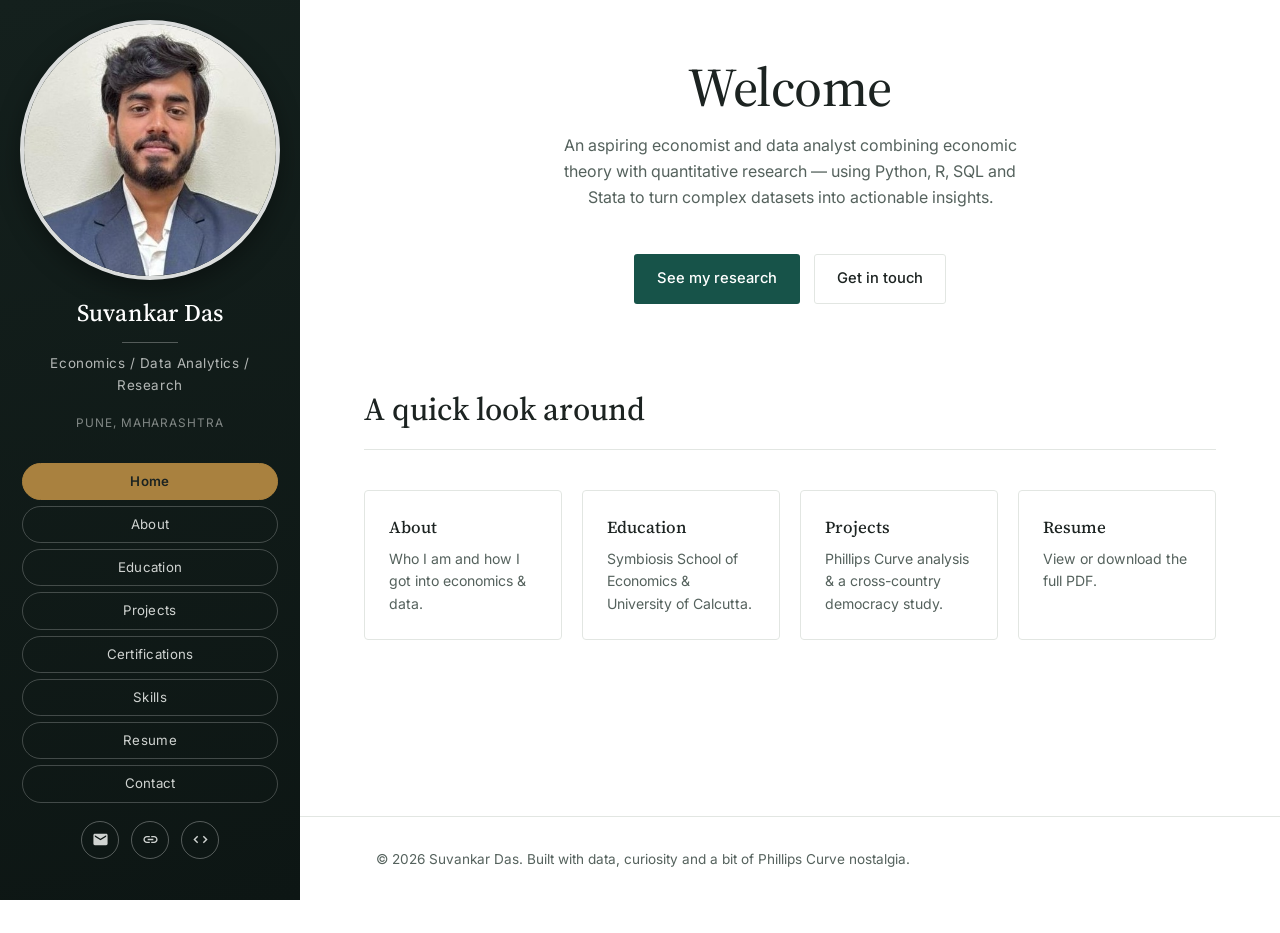
==== commit cdcb8c18: "Add files via upload" ====
--- a/index.html
+++ b/index.html
@@ -88,7 +88,7 @@
   display: flex;
   flex-direction: column;
   align-items: center;
-  padding: 28px 24px 24px;
+  padding: 20px 22px 18px;
   position: sticky;
   top: 0;
   height: 100vh;
@@ -96,8 +96,8 @@
 }
 
 .sidebar-photo {
-  width: 176px;
-  height: 176px;
+  width: 260px;
+  height: 260px;
   border-radius: 50%;
   overflow: hidden;
   border: 4px solid rgba(255,255,255,0.85);
@@ -777,7 +777,7 @@
     </div>
     <h2 class="sidebar-name">Suvankar Das</h2>
     <div class="sidebar-divider"></div>
-    <p class="sidebar-role">M.Sc. Economics / Data Analytics</p>
+    <p class="sidebar-role">Economics / Data Analytics / Research</p>
     <p class="sidebar-location">Pune, Maharashtra</p>
 
     <nav class="sidebar-nav" id="sidebarNav">
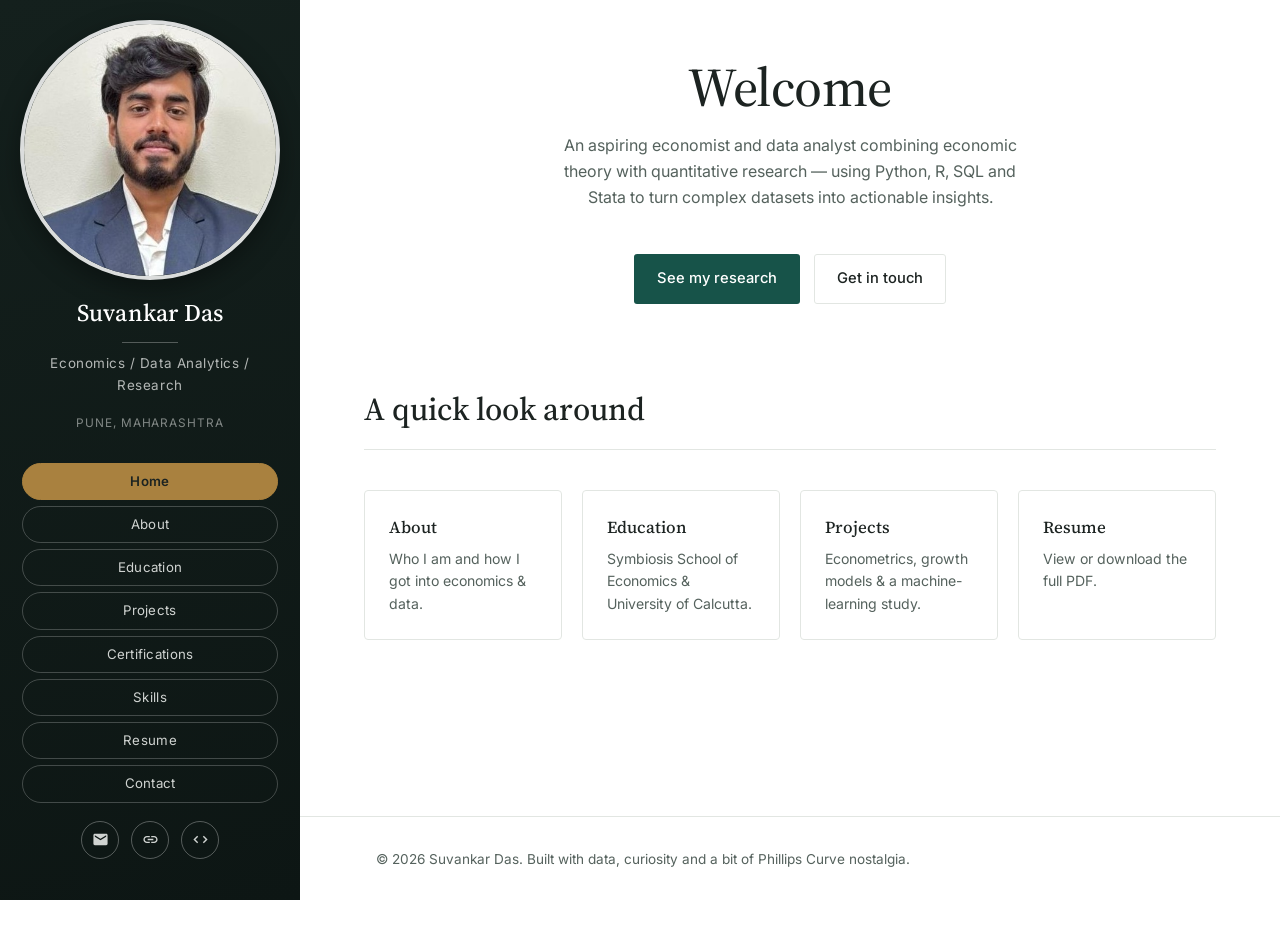
==== commit 0c14b28d: "Add files via upload" ====
--- a/index.html
+++ b/index.html
@@ -836,7 +836,7 @@
       </a>
       <a class="teaser-card" href="projects.html">
         <h3>Projects</h3>
-        <p>Phillips Curve analysis &amp; a cross-country democracy study.</p>
+        <p>Econometrics, growth models &amp; a machine-learning study.</p>
       </a>
       <a class="teaser-card" href="resume.html">
         <h3>Resume</h3>
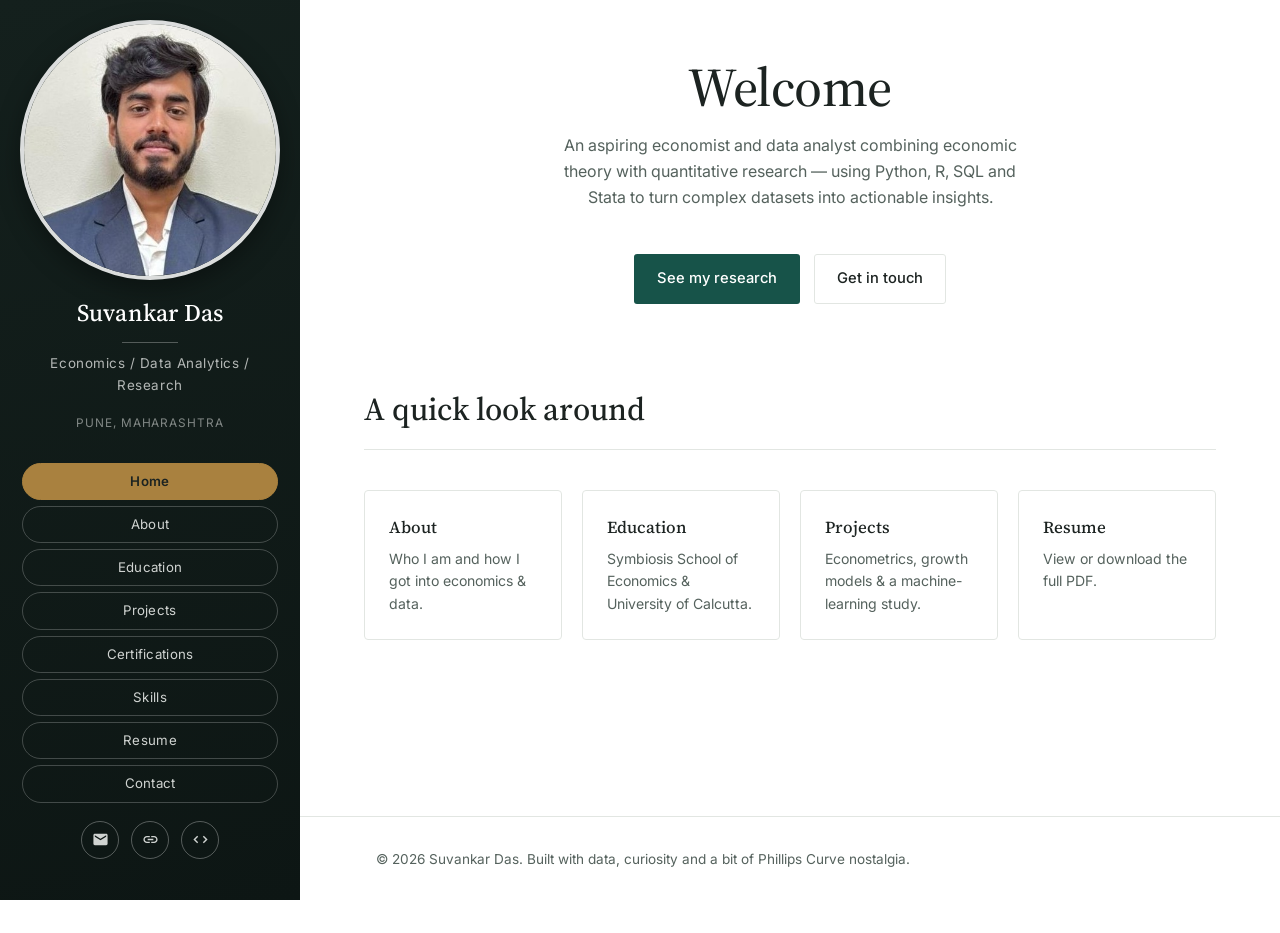
==== commit f96bbb62: "Add files via upload" ====
--- a/index.html
+++ b/index.html
@@ -5,6 +5,36 @@
 <meta name="viewport" content="width=device-width, initial-scale=1.0" />
 <title>Suvankar Das — Economics &amp; Data Analytics</title>
 <meta name="description" content="Portfolio of Suvankar Das, M.Sc. Economics (Data Analytics) student specialising in econometric modelling and data analysis." />
+<meta property="og:type" content="profile" />
+<meta property="og:title" content="Suvankar Das — Economics & Data Analytics" />
+<meta property="og:description" content="M.Sc. Economics (Data Analytics) student specialising in econometric modelling and data analysis." />
+<meta property="og:image" content="https://suvanqq5.github.io/Portfolio/assets/Photo.jpeg" />
+<meta property="og:url" content="https://suvanqq5.github.io/Portfolio/" />
+<meta name="twitter:card" content="summary_large_image" />
+<meta name="twitter:title" content="Suvankar Das — Economics & Data Analytics" />
+<meta name="twitter:description" content="M.Sc. Economics (Data Analytics) student specialising in econometric modelling and data analysis." />
+<meta name="twitter:image" content="https://suvanqq5.github.io/Portfolio/assets/Photo.jpeg" />
+<script type="application/ld+json">
+{
+  "@context": "https://schema.org",
+  "@type": "Person",
+  "name": "Suvankar Das",
+  "url": "https://suvanqq5.github.io/Portfolio/",
+  "image": "https://suvanqq5.github.io/Portfolio/assets/Photo.jpeg",
+  "jobTitle": "M.Sc. Economics (Data Analytics) Student",
+  "address": {
+    "@type": "PostalAddress",
+    "addressLocality": "Pune",
+    "addressRegion": "Maharashtra",
+    "addressCountry": "IN"
+  },
+  "email": "mailto:amitdas05876@gmail.com",
+  "sameAs": [
+    "https://www.linkedin.com/in/suvankar-das-99a2b736a",
+    "https://github.com/suvankardas"
+  ]
+}
+</script>
 <link rel="preconnect" href="https://fonts.googleapis.com">
 <link rel="preconnect" href="https://fonts.gstatic.com" crossorigin>
 <link href="https://fonts.googleapis.com/css2?family=Source+Serif+4:opsz,wght@8..60,400;8..60,500;8..60,600&family=Inter:wght@400;500;600&display=swap" rel="stylesheet">
